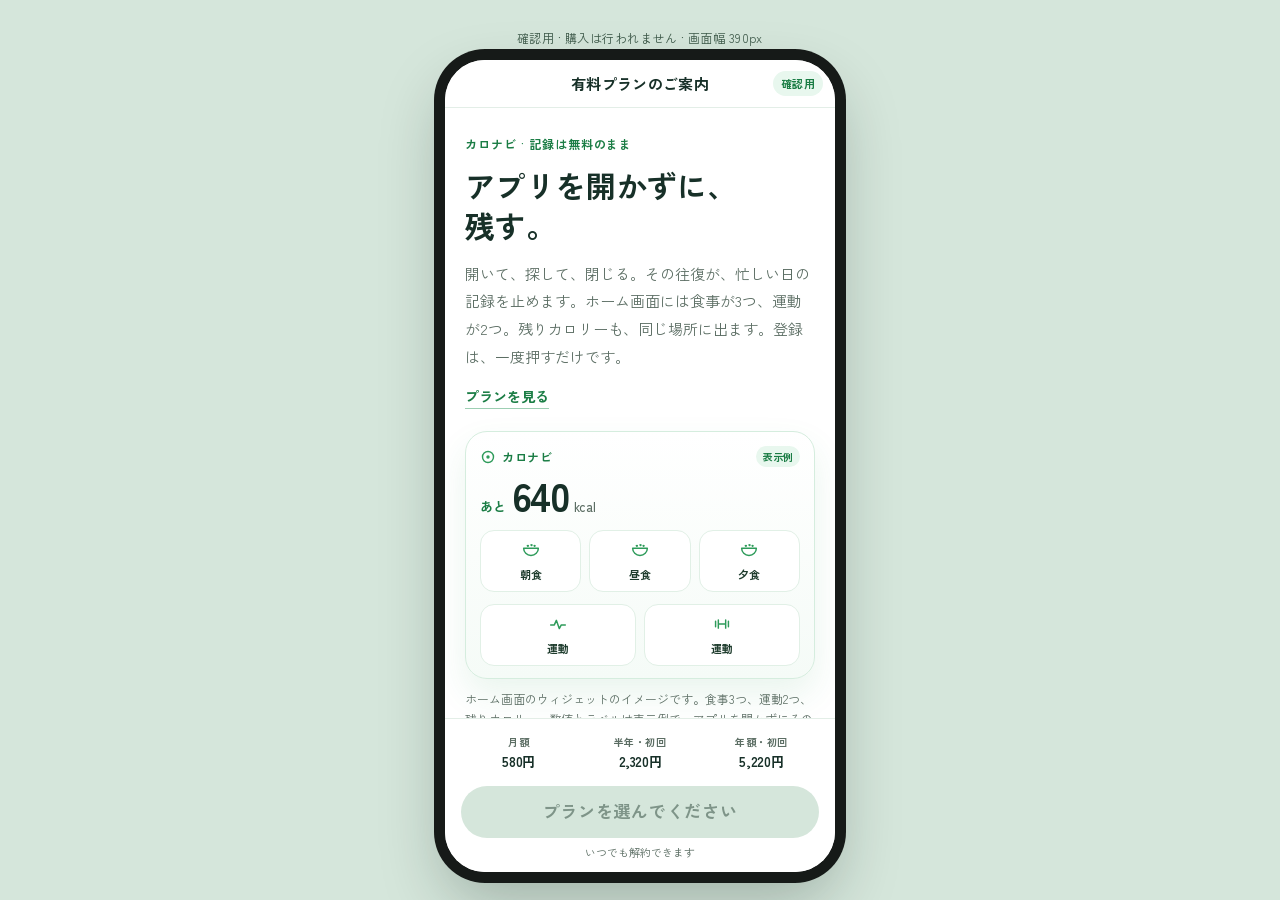
==== plus/index.html @ 3dcc9a3a "Add a Calonavi paid-plan preview page. The page is a phone-width confirmation screen with three sele" ====
<!doctype html>
<html lang="ja">
  <head>
    <meta charset="utf-8" />
    <meta name="viewport" content="width=device-width, initial-scale=1, viewport-fit=cover" />
    <title>有料プランのご案内｜カロナビ（確認用）</title>
    <meta
      name="description"
      content="カロナビの有料プラン確認用画面です。月額・半年・年額から選びます。このページでは購入も登録も行われません。"
    />
    <meta name="robots" content="noindex, nofollow" />
    <meta name="theme-color" content="#ffffff" />
    <meta name="color-scheme" content="light" />
    <meta name="format-detection" content="telephone=no" />
    <link rel="icon" href="favicon.svg" type="image/svg+xml" />
    <link rel="preconnect" href="https://fonts.googleapis.com" />
    <link rel="preconnect" href="https://fonts.gstatic.com" crossorigin />
    <link
      href="https://fonts.googleapis.com/css2?family=Zen+Kaku+Gothic+New:wght@400;500;700&display=swap"
      rel="stylesheet"
    />
    <link rel="stylesheet" href="plus.css" />
  </head>
  <body>
    <div class="stage">
      <p class="stage-note">確認用 · 購入は行われません · 画面幅 390px</p>
      <div class="phone" id="phone">
        <header class="topbar">
          <p class="topbar-title">有料プランのご案内</p>
          <p class="topbar-tag">確認用</p>
        </header>
        <div class="scroll" id="scroll">
          <noscript>
            <p class="noscript">
              プランの選択には JavaScript が必要です。金額はこのページに書いてあります。購入は行われません。
            </p>
          </noscript>
          <section class="hero">
            <p class="kicker">カロナビ · 記録は無料のまま</p>
            <h1>アプリを開かずに、<br />残す。</h1>
            <p class="lead">
              開いて、探して、閉じる。その往復が、忙しい日の記録を止めます。ホーム画面には食事が3つ、運動が2つ。残りカロリーも、同じ場所に出ます。登録は、一度押すだけです。
            </p>
            <a class="jump" href="#plans" data-jump>プランを見る</a>
            <figure class="widget-wrap">
              <div class="widget" aria-hidden="true">
                <div class="widget-top">
                  <span class="widget-brand">
                    <svg viewBox="0 0 16 16">
                      <circle cx="8" cy="8" r="5.5" fill="none" stroke="#2E9B5A" stroke-width="1.4" />
                      <circle cx="8" cy="8" r="1.7" fill="#2E9B5A" />
                    </svg>
                    カロナビ
                  </span>
                  <span class="widget-tag">表示例</span>
                </div>
                <p class="widget-remain"><span>あと</span><strong>640</strong><em>kcal</em></p>
                <div class="chips chips-3">
                  <span>
                    <svg viewBox="0 0 24 24">
                      <path d="M4 10h16c0 4.4-3.4 8-8 8s-8-3.6-8-8z" />
                      <path d="M8 7.2c.5 1 .9 1 1.1 0M12 6.4c.5 1 .9 1 1.1 0M15.4 7.2c.4.9.8.9 1 0" />
                    </svg>
                    朝食
                  </span>
                  <span>
                    <svg viewBox="0 0 24 24">
                      <path d="M4 10h16c0 4.4-3.4 8-8 8s-8-3.6-8-8z" />
                      <path d="M8 7.2c.5 1 .9 1 1.1 0M12 6.4c.5 1 .9 1 1.1 0M15.4 7.2c.4.9.8.9 1 0" />
                    </svg>
                    昼食
                  </span>
                  <span>
                    <svg viewBox="0 0 24 24">
                      <path d="M4 10h16c0 4.4-3.4 8-8 8s-8-3.6-8-8z" />
                      <path d="M8 7.2c.5 1 .9 1 1.1 0M12 6.4c.5 1 .9 1 1.1 0M15.4 7.2c.4.9.8.9 1 0" />
                    </svg>
                    夕食
                  </span>
                </div>
                <div class="chips chips-2">
                  <span>
                    <svg viewBox="0 0 24 24">
                      <path d="M4 13h4l2.2-5 3.2 9 2.2-4H20" />
                    </svg>
                    運動
                  </span>
                  <span>
                    <svg viewBox="0 0 24 24">
                      <path d="M5 9v6M8 7.5v9M16 7.5v9M19 9v6M8 12h8" />
                    </svg>
                    運動
                  </span>
                </div>
              </div>
              <figcaption>
                ホーム画面のウィジェットのイメージです。食事3つ、運動2つ、残りカロリー。数値とラベルは表示例で、アプリを開かずにその欄から登録できます。
              </figcaption>
            </figure>
          </section>

          <section class="band">
            <h2>毎日、ここで時間が溶けます。</h2>
            <ol class="friction">
              <li>
                <b>01</b>
                <div>
                  <h3>昼に、食品の名前を探している。</h3>
                  <p>アプリを開いたまま、数分が過ぎることがあります。検索が、食事より長くなる日です。</p>
                </div>
              </li>
              <li>
                <b>02</b>
                <div>
                  <h3>同じ朝を、また一から入れている。</h3>
                  <p>昨日とほぼ同じでも、候補が残っていなければ、同じ手数です。</p>
                </div>
              </li>
              <li>
                <b>03</b>
                <div>
                  <h3>手がふさがって、あとで書こうとする。</h3>
                  <p>夜には、何をどれだけ食べたかが、ぼやけています。</p>
                </div>
              </li>
            </ol>
            <p class="closer">
              有料で短くするのは、この手数です。体重がどう変わるかは、この画面では扱いません。
            </p>
          </section>

          <section class="block">
            <h2>手間が減るのは、ここです。</h2>
            <div class="panel">
              <article class="feat">
                <div class="feat-icon" aria-hidden="true">
                  <svg viewBox="0 0 24 24">
                    <rect x="7" y="3" width="10" height="18" rx="2" />
                    <path d="M9.2 7.5h5.6M9.2 11h5.6M9.2 14.5h3.4" />
                  </svg>
                </div>
                <div>
                  <h3>開かずに、押す。</h3>
                  <p>
                    ウィジェットに、食事が3つ、運動が2つ並びます。残りカロリーも出ます。アプリを起動しなくても、その欄から登録できます。
                  </p>
                </div>
              </article>
              <article class="feat">
                <div class="feat-icon" aria-hidden="true">
                  <svg viewBox="0 0 24 24">
                    <rect x="6" y="8" width="13" height="11" rx="2" />
                    <path d="M8 6.2h10.5M9.5 4.2h8" />
                  </svg>
                </div>
                <div>
                  <h3>いつもの一式を、残しておく。</h3>
                  <p>
                    テンプレートは、無料では4件までです。有料では、件数の上限はありません。繰り返し食べるものを、必要なだけ置いておけます。
                  </p>
                </div>
              </article>
              <article class="feat">
                <div class="feat-icon" aria-hidden="true">
                  <svg viewBox="0 0 24 24">
                    <rect x="9" y="3.5" width="6" height="10" rx="3" />
                    <path d="M7 11a5 5 0 0 0 10 0M12 16v3.2M9 19.2h6" />
                  </svg>
                </div>
                <div>
                  <h3>話しながら、残す。</h3>
                  <p>
                    食事と運動は、Siriから登録できます。手が濡れているときや、歩いているときに、画面を開く前に残せます。
                  </p>
                </div>
              </article>
              <article class="feat">
                <div class="feat-icon" aria-hidden="true">
                  <svg viewBox="0 0 24 24">
                    <path d="M7 4.5h7.2L18 8.2V20H7z" />
                    <path d="M14 4.5V8.2H18M9.2 12.2h6M9.2 15.4h4" />
                  </svg>
                </div>
                <div>
                  <h3>その1回だけ、メモを添える。</h3>
                  <p>
                    毎回の定番にはしない。それでも、今日の記録には一言残しておきたい。その1回だけのメモです。
                  </p>
                </div>
              </article>
              <article class="feat">
                <div class="feat-icon" aria-hidden="true">
                  <svg viewBox="0 0 24 24">
                    <rect x="4" y="5" width="16" height="15" rx="2" />
                    <path d="M4 9.5h16M8 3.5v3.5M16 3.5v3.5" />
                    <circle cx="8" cy="14.2" r="0.9" fill="#2E9B5A" stroke="none" />
                    <circle cx="12" cy="14.2" r="0.9" fill="#2E9B5A" stroke="none" />
                    <circle cx="16" cy="14.2" r="0.9" fill="#2E9B5A" stroke="none" />
                  </svg>
                </div>
                <div>
                  <h3>この3日で食べたものから、足す。</h3>
                  <p>
                    直近3日の食品が、追加の候補に残ります。同じものを、一から検索しなくて済みます。
                  </p>
                </div>
              </article>
            </div>
          </section>

          <section class="band">
            <h2>無料と、有料。</h2>
            <p class="section-lead">
              無料のまま、記録と公開食品の検索ができます。テンプレートは4件までです。有料は、その先の手数を減らします。
            </p>
            <div class="cmp-wrap">
              <table class="cmp">
                <caption class="vh">無料と有料の違い</caption>
                <thead>
                  <tr>
                    <th scope="col">できること</th>
                    <th scope="col">無料</th>
                    <th scope="col">有料</th>
                  </tr>
                </thead>
                <tbody>
                  <tr>
                    <th scope="row">記録</th>
                    <td>できる</td>
                    <td>できる</td>
                  </tr>
                  <tr>
                    <th scope="row">公開食品の検索</th>
                    <td>できる</td>
                    <td>できる</td>
                  </tr>
                  <tr>
                    <th scope="row">テンプレート</th>
                    <td>4件まで</td>
                    <td>上限なし</td>
                  </tr>
                  <tr>
                    <th scope="row">ウィジェット</th>
                    <td class="is-no">なし</td>
                    <td>食事3・運動2</td>
                  </tr>
                  <tr>
                    <th scope="row">Siri</th>
                    <td class="is-no">なし</td>
                    <td>食事と運動</td>
                  </tr>
                  <tr>
                    <th scope="row">メモ</th>
                    <td class="is-no">なし</td>
                    <td>その1回だけ</td>
                  </tr>
                  <tr>
                    <th scope="row">直近3日の食品</th>
                    <td class="is-no">なし</td>
                    <td>そこから追加</td>
                  </tr>
                </tbody>
              </table>
            </div>
            <p class="after-table">
              ウィジェットには残りカロリーも出て、登録はアプリを開かずにワンタッチです。4件で足りているあいだは、無料のままで問題ありません。ホームから押したい、声で残したい、テンプレートを増やしたい。そう思ったときが、有料のタイミングです。
            </p>
          </section>

          <section class="block" id="plans">
            <h2>3つのうち、1つを選ぶ。</h2>
            <div class="offer">
              <p class="offer-label">金額の考え方</p>
              <p>
                基準は月580円です。半年の通常は2,900円（580円×5、1ヶ月分無料）。年額の通常は5,800円（580円×10、2ヶ月分無料）。
              </p>
              <p>
                リリースから1ヶ月以内に半年か年額を選ぶと、初回の請求だけ、もう1ヶ月分安くなります。半年の初回は2,320円（580円×4）。年額の初回は5,220円（580円×9）。月額はこの対象外です。
              </p>
              <p>
                打ち消し線は、2回目以降の金額です。この初回に限ると、1ヶ月あたりは半年のほうが低くなります。年額は、更新までの期間が長いプランです。
              </p>
            </div>
            <div class="plans" id="plan-group" role="radiogroup" aria-required="true" aria-label="有料プラン">
              <button type="button" class="plan" role="radio" aria-checked="false" data-plan="month">
                <span class="plan-check" aria-hidden="true"></span>
                <span class="plan-name">月額</span>
                <span class="plan-price">580<span class="yen">円</span></span>
                <span class="plan-was"></span>
                <span class="plan-note">毎月<br />割引なし</span>
              </button>
              <button type="button" class="plan" role="radio" aria-checked="false" data-plan="half">
                <span class="plan-check" aria-hidden="true"></span>
                <span class="plan-name">半年</span>
                <span class="plan-price">2,320<span class="yen">円</span></span>
                <span class="plan-was"><span class="vh">通常</span><s>2,900円</s></span>
                <span class="plan-note">初回<br />2ヶ月分無料</span>
              </button>
              <button type="button" class="plan" role="radio" aria-checked="false" data-plan="year">
                <span class="plan-check" aria-hidden="true"></span>
                <span class="plan-name">年額</span>
                <span class="plan-price">5,220<span class="yen">円</span></span>
                <span class="plan-was"><span class="vh">通常</span><s>5,800円</s></span>
                <span class="plan-note">初回<br />3ヶ月分無料</span>
              </button>
            </div>
            <p class="fine">
              半年・年額の「無料」は、0円で使える期間ではありません。初回から、カードの金額です。選んだカードの内訳が下に出ます。
            </p>
            <div class="detail is-empty" id="plan-detail" aria-live="polite"></div>
          </section>

          <section class="band">
            <h2>はじめる前に。</h2>
            <ul class="legal-list">
              <li>いつでも解約できます。手続きは App Store のサブスクリプションです。</li>
              <li>アプリを削除しただけでは、課金は止まりません。</li>
              <li>
                期間が終わる24時間より前に自動更新を止めると、次の請求はありません。止めたあとも、支払い済みの期間が終わるまでは使えます。
              </li>
              <li>半年と年額は、期間の終わりに通常価格で更新されます。月額は、580円のまま更新されます。</li>
              <li>返金の条件は、App Store の定めによります。</li>
              <li>
                このページのボタンは、どのプランでも購入も登録も行いません。アプリでは、この次が App Store の支払い画面です。
              </li>
              <li>金額は確認用の案です。</li>
            </ul>
            <div class="legal-links">
              <a
                class="text-link"
                href="https://naruto-aii.github.io/AYG/legal/"
                target="_blank"
                rel="noopener noreferrer"
                >プライバシー、規約、特商法</a
              >
              <a class="text-link" href="mailto:calonavi.ayg.support@gmail.com">問い合わせ</a>
            </div>
          </section>
          <div class="scroll-end"></div>
        </div>

        <footer class="dock">
          <div class="dock-prices" aria-hidden="true">
            <p data-dock="month"><span>月額</span><strong>580円</strong></p>
            <p data-dock="half"><span>半年・初回</span><strong>2,320円</strong></p>
            <p data-dock="year"><span>年額・初回</span><strong>5,220円</strong></p>
          </div>
          <button type="button" class="go" id="go" disabled>プランを選んでください</button>
          <p class="dock-note" id="dock-note">いつでも解約できます</p>
        </footer>

        <div class="modal" id="modal" hidden>
          <div
            class="modal-card"
            role="dialog"
            aria-modal="true"
            aria-labelledby="modal-title"
          >
            <p class="modal-kicker">確認用</p>
            <h2 id="modal-title">購入は、ここでは走りません。</h2>
            <p class="modal-choice" id="modal-choice"></p>
            <p class="modal-price" id="modal-price"></p>
            <p class="modal-next">
              登録も行われていません。アプリでは、この次に App Store の支払い画面が開きます。このページは、プランを選ぶところまでです。
            </p>
            <button type="button" class="modal-close" id="modal-close">閉じる</button>
          </div>
        </div>
        <p class="vh" id="live" aria-live="polite"></p>
      </div>
    </div>
    <script src="plus.js" defer></script>
  </body>
</html>
---- plus/plus.css ----
:root {
  --green: #2e9b5a;
  --green-deep: #1b7d45;
  --green-soft: #e8f7ee;
  --green-band: #f3faf6;
  --ink: #173028;
  --muted: #5c6e64;
  --line: #e3eee7;
  --was: #8d9c94;
  --paper: #ffffff;
  --stage: #d5e6db;
  --shadow: 0 16px 34px rgba(46, 155, 90, 0.1);
  color-scheme: light;
}

*,
*::before,
*::after {
  box-sizing: border-box;
}

html {
  line-break: strict;
}

html,
body {
  height: 100%;
}

body {
  margin: 0;
  min-height: 100dvh;
  display: grid;
  place-items: center;
  overflow: hidden;
  color: var(--ink);
  background: var(--stage);
  font-family: -apple-system, BlinkMacSystemFont, "Hiragino Sans", "Hiragino Kaku Gothic ProN",
    "Zen Kaku Gothic New", "Noto Sans JP", "Yu Gothic", sans-serif;
  font-size: 16px;
  line-height: 1.7;
  -webkit-font-smoothing: antialiased;
}

button,
a {
  -webkit-tap-highlight-color: transparent;
}

button {
  font: inherit;
  color: inherit;
  background: none;
  border: 0;
  padding: 0;
}

p,
h1,
h2,
h3,
figure,
ol,
ul {
  margin: 0;
}

ul,
ol {
  padding: 0;
  list-style: none;
}

a {
  color: var(--green-deep);
}

::selection {
  background: #cfead9;
}

.vh {
  position: absolute;
  width: 1px;
  height: 1px;
  padding: 0;
  margin: -1px;
  overflow: hidden;
  clip: rect(0, 0, 0, 0);
  white-space: nowrap;
  border: 0;
}

.stage {
  display: flex;
  flex-direction: column;
  align-items: center;
  gap: 12px;
  max-height: 100%;
}

.stage-note {
  margin: 0;
  color: #3e5a4a;
  font-size: 12px;
  letter-spacing: 0.04em;
}

.phone {
  position: relative;
  display: flex;
  flex-direction: column;
  width: min(390px, 100%);
  height: 100dvh;
  background: var(--paper);
  overflow: hidden;
}

.topbar {
  display: grid;
  grid-template-columns: 64px 1fr 64px;
  align-items: center;
  flex: none;
  min-height: 48px;
  padding: calc(8px + env(safe-area-inset-top)) 12px 8px;
  border-bottom: 1px solid var(--line);
  background: rgba(255, 255, 255, 0.94);
}

.topbar-title {
  grid-column: 2;
  text-align: center;
  font-size: 15px;
  font-weight: 700;
  letter-spacing: 0.02em;
}

.topbar-tag {
  justify-self: end;
  padding: 3px 8px;
  border-radius: 999px;
  background: var(--green-soft);
  color: var(--green-deep);
  font-size: 11px;
  font-weight: 700;
  letter-spacing: 0.04em;
}

.scroll {
  flex: 1;
  min-height: 0;
  overflow-y: auto;
  overscroll-behavior: contain;
  -webkit-overflow-scrolling: touch;
}

.phone.is-modal .scroll {
  overflow: hidden;
}

.hero,
.band,
.block {
  padding: 28px 20px;
}

.hero {
  padding-top: 26px;
  padding-bottom: 8px;
}

.kicker {
  color: var(--green-deep);
  font-size: 12px;
  font-weight: 700;
  letter-spacing: 0.08em;
}

h1 {
  margin-top: 10px;
  font-size: 30px;
  font-weight: 700;
  line-height: 1.35;
  letter-spacing: 0.01em;
}

.lead {
  margin-top: 14px;
  color: var(--muted);
  font-size: 15px;
  line-height: 1.85;
}

.jump {
  display: inline-flex;
  margin-top: 14px;
  color: var(--green-deep);
  font-size: 14px;
  font-weight: 700;
  text-decoration: none;
  border-bottom: 1px solid #9dcfb3;
}

.jump:focus-visible,
.plan:focus-visible,
.go:focus-visible,
.modal-close:focus-visible,
.text-link:focus-visible {
  outline: 2px solid var(--green-deep);
  outline-offset: 3px;
}

.widget-wrap {
  margin: 22px 0 18px;
}

.widget {
  padding: 14px 14px 12px;
  border: 1px solid #d5eddE;
  border-radius: 22px;
  background: linear-gradient(180deg, #ffffff 0%, #f5fbf7 100%);
  box-shadow: var(--shadow);
}

.widget-top {
  display: flex;
  align-items: center;
  justify-content: space-between;
}

.widget-brand {
  display: inline-flex;
  align-items: center;
  gap: 6px;
  color: var(--green-deep);
  font-size: 12px;
  font-weight: 700;
  letter-spacing: 0.06em;
}

.widget-brand svg {
  width: 16px;
  height: 16px;
  display: block;
}

.widget-tag {
  padding: 2px 7px;
  border-radius: 999px;
  background: var(--green-soft);
  color: var(--green-deep);
  font-size: 10px;
  font-weight: 700;
}

.widget-remain {
  display: flex;
  align-items: baseline;
  gap: 6px;
  margin-top: 8px;
}

.widget-remain span {
  font-size: 13px;
  font-weight: 700;
  color: var(--green-deep);
}

.widget-remain strong {
  font-size: 40px;
  font-weight: 700;
  letter-spacing: -0.04em;
  line-height: 1;
  font-variant-numeric: tabular-nums;
}

.widget-remain em {
  font-style: normal;
  font-size: 13px;
  font-weight: 500;
  color: var(--muted);
}

.chips {
  display: grid;
  gap: 8px;
  margin-top: 12px;
}

.chips-3 {
  grid-template-columns: repeat(3, 1fr);
}

.chips-2 {
  grid-template-columns: repeat(2, 1fr);
}

.chips span {
  display: flex;
  flex-direction: column;
  align-items: center;
  gap: 4px;
  padding: 8px 4px 7px;
  border: 1px solid #e1f0e6;
  border-radius: 14px;
  background: #fff;
  font-size: 11px;
  font-weight: 700;
  color: #1d3b2c;
}

.chips svg {
  width: 22px;
  height: 22px;
  stroke: var(--green);
  fill: none;
  stroke-width: 1.6;
  stroke-linecap: round;
  stroke-linejoin: round;
}

figcaption {
  margin-top: 10px;
  color: var(--muted);
  font-size: 12px;
  line-height: 1.65;
}

h2 {
  font-size: 22px;
  font-weight: 700;
  line-height: 1.45;
  letter-spacing: 0.01em;
}

.band {
  background: var(--green-band);
}

.friction {
  margin-top: 16px;
}

.friction li {
  display: grid;
  grid-template-columns: 36px 1fr;
  gap: 8px;
  padding: 14px 0;
}

.friction li + li {
  border-top: 1px solid #dcebe2;
}

.friction b {
  color: var(--green);
  font-size: 13px;
  font-weight: 700;
  letter-spacing: 0.04em;
}

.friction h3 {
  font-size: 16px;
  font-weight: 700;
  line-height: 1.55;
}

.friction p,
.closer,
.section-lead {
  margin-top: 4px;
  color: var(--muted);
  font-size: 14px;
  line-height: 1.8;
}

.closer {
  margin-top: 6px;
}

.panel {
  margin-top: 16px;
  padding: 4px 16px;
  border: 1px solid var(--line);
  border-radius: 20px;
  background: #fff;
}

.feat {
  display: grid;
  grid-template-columns: 40px 1fr;
  gap: 12px;
  padding: 16px 0;
}

.feat + .feat {
  border-top: 1px solid var(--line);
}

.feat-icon {
  display: grid;
  place-items: center;
  width: 40px;
  height: 40px;
  border-radius: 12px;
  background: var(--green-soft);
}

.feat-icon svg {
  width: 22px;
  height: 22px;
  stroke: var(--green);
  fill: none;
  stroke-width: 1.6;
  stroke-linecap: round;
  stroke-linejoin: round;
}

.feat h3 {
  font-size: 16px;
  font-weight: 700;
  line-height: 1.5;
}

.feat p {
  margin-top: 4px;
  color: var(--muted);
  font-size: 14px;
  line-height: 1.8;
}

.cmp-wrap {
  margin-top: 16px;
  overflow: hidden;
  border: 1px solid var(--line);
  border-radius: 18px;
  background: #fff;
}

.cmp {
  width: 100%;
  border-collapse: collapse;
  table-layout: fixed;
  font-size: 12.5px;
  line-height: 1.45;
}

.cmp th,
.cmp td {
  padding: 11px 8px;
  text-align: center;
  vertical-align: middle;
  border-bottom: 1px solid var(--line);
}

.cmp tr:last-child th,
.cmp tr:last-child td {
  border-bottom: 0;
}

.cmp thead th {
  font-size: 12px;
  font-weight: 700;
}

.cmp thead th:first-child,
.cmp th[scope="row"] {
  width: 40%;
  text-align: left;
  font-weight: 700;
  color: var(--ink);
}

.cmp thead th:nth-child(2) {
  background: #f4f6f5;
  color: #607066;
}

.cmp thead th:last-child {
  background: var(--green-deep);
  color: #fff;
}

.cmp td:nth-child(2) {
  color: #3c5146;
  font-weight: 500;
}

.cmp td.is-no {
  color: #9aa79f;
  font-weight: 500;
}

.cmp td:last-child {
  background: #f3fbf6;
  color: var(--green-deep);
  font-weight: 700;
}

.after-table {
  margin-top: 14px;
  color: var(--muted);
  font-size: 14px;
  line-height: 1.8;
}

.offer {
  margin-top: 16px;
  padding: 14px 14px 12px;
  border-radius: 16px;
  background: var(--green-soft);
}

.offer p + p {
  margin-top: 8px;
}

.offer-label {
  color: var(--green-deep);
  font-size: 12px;
  font-weight: 700;
  letter-spacing: 0.06em;
}

.offer p {
  font-size: 14px;
  line-height: 1.8;
}

.plans {
  display: grid;
  grid-template-columns: repeat(3, minmax(0, 1fr));
  gap: 8px;
  margin-top: 14px;
}

.plan {
  display: grid;
  grid-template-rows: 18px 18px 34px 16px auto;
  justify-items: center;
  align-items: center;
  gap: 3px;
  width: 100%;
  padding: 10px 4px 12px;
  border: 1.5px solid #d7e5dc;
  border-radius: 16px;
  background: #fff;
  cursor: pointer;
  touch-action: manipulation;
}

.plan.is-on {
  border-color: var(--green);
  background: #f3fbf6;
  box-shadow: inset 0 0 0 1px var(--green);
}

.plan-check {
  width: 16px;
  height: 16px;
  border: 1.5px solid #c5ddd0;
  border-radius: 50%;
}

.plan.is-on .plan-check {
  border-color: var(--green-deep);
  background: var(--green-deep)
    url("data:image/svg+xml;utf8,<svg xmlns='http://www.w3.org/2000/svg' viewBox='0 0 16 16'><path d='M3.5 8.2 6.4 11l6.1-6.2' fill='none' stroke='white' stroke-width='1.8' stroke-linecap='round' stroke-linejoin='round'/></svg>")
    center / 12px 12px no-repeat;
}

.plan-name {
  font-size: 13px;
  font-weight: 700;
  color: var(--green-deep);
}

.plan-price {
  font-size: 20px;
  font-weight: 700;
  letter-spacing: -0.04em;
  line-height: 1;
  font-variant-numeric: tabular-nums;
}

.plan-price .yen {
  margin-left: 1px;
  font-size: 11px;
  font-weight: 700;
  letter-spacing: 0;
}

.plan-was {
  min-height: 16px;
  color: var(--was);
  font-size: 11px;
  line-height: 1;
}

.plan-was s {
  text-decoration-thickness: 1px;
}

.plan-note {
  font-size: 11px;
  font-weight: 700;
  line-height: 1.35;
  text-align: center;
  color: var(--ink);
}

.fine {
  margin-top: 12px;
  color: var(--muted);
  font-size: 12.5px;
  line-height: 1.75;
}

.detail {
  margin-top: 12px;
  padding: 14px;
  border-radius: 16px;
  background: var(--green-band);
  border: 1px solid transparent;
}

.detail.is-empty {
  background: #f6f7f6;
}

.detail:not(.is-empty) {
  border-color: #d5eddE;
}

.detail p {
  font-size: 13.5px;
  line-height: 1.75;
}

.detail p + p {
  margin-top: 6px;
}

.legal-list {
  margin-top: 12px;
}

.legal-list li {
  position: relative;
  padding-left: 14px;
  color: var(--muted);
  font-size: 13px;
  line-height: 1.75;
}

.legal-list li + li {
  margin-top: 8px;
}

.legal-list li::before {
  content: "";
  position: absolute;
  left: 0;
  top: 0.7em;
  width: 6px;
  height: 6px;
  border-radius: 50%;
  background: var(--green);
}

.legal-links {
  display: flex;
  flex-wrap: wrap;
  gap: 8px 16px;
  margin-top: 16px;
  font-size: 13px;
  font-weight: 700;
}

.text-link {
  color: var(--green-deep);
}

.scroll-end {
  height: 8px;
}

.dock {
  flex: none;
  padding: 10px 16px calc(12px + env(safe-area-inset-bottom));
  border-top: 1px solid var(--line);
  background: rgba(255, 255, 255, 0.96);
}

.dock-prices {
  display: grid;
  grid-template-columns: repeat(3, minmax(0, 1fr));
  gap: 6px;
  margin-bottom: 8px;
}

.dock-prices p {
  padding: 4px 2px 5px;
  border-radius: 10px;
  text-align: center;
  color: var(--muted);
}

.dock-prices span {
  display: block;
  font-size: 10px;
  font-weight: 700;
  letter-spacing: 0.04em;
}

.dock-prices strong {
  display: block;
  margin-top: 1px;
  color: var(--ink);
  font-size: 13px;
  font-weight: 700;
  font-variant-numeric: tabular-nums;
  letter-spacing: -0.03em;
}

.dock-prices p.is-on {
  background: var(--green-soft);
  color: var(--green-deep);
}

.dock-prices p.is-on strong {
  color: var(--green-deep);
}

.go {
  display: flex;
  align-items: center;
  justify-content: center;
  width: 100%;
  height: 52px;
  border-radius: 999px;
  background: var(--green-deep);
  color: #fff;
  font-size: 17px;
  font-weight: 700;
  letter-spacing: 0.04em;
  cursor: pointer;
  touch-action: manipulation;
}

.go:disabled {
  background: #d5e6db;
  color: #7e9488;
  cursor: not-allowed;
}

.go:not(:disabled):active {
  background: #146638;
}

.dock-note {
  margin-top: 6px;
  color: var(--muted);
  font-size: 11px;
  line-height: 1.5;
  text-align: center;
}

.modal {
  position: absolute;
  inset: 0;
  z-index: 5;
  display: flex;
  align-items: flex-end;
  padding: 16px;
  background: rgba(18, 32, 24, 0.38);
}

.modal[hidden] {
  display: none;
}

.modal-card {
  width: 100%;
  padding: 22px 18px 16px;
  border-radius: 22px;
  background: #fff;
  box-shadow: 0 18px 44px rgba(0, 0, 0, 0.14);
}

.modal-kicker {
  color: var(--green-deep);
  font-size: 12px;
  font-weight: 700;
  letter-spacing: 0.08em;
}

.modal-card h2 {
  margin-top: 6px;
  font-size: 20px;
}

.modal-choice,
.modal-price,
.modal-next {
  margin-top: 10px;
  font-size: 14px;
  line-height: 1.75;
}

.modal-price {
  font-weight: 700;
}

.modal-next {
  color: var(--muted);
}

.modal-close {
  display: flex;
  align-items: center;
  justify-content: center;
  width: 100%;
  height: 48px;
  margin-top: 16px;
  border-radius: 999px;
  background: var(--green-soft);
  color: var(--green-deep);
  font-size: 16px;
  font-weight: 700;
  cursor: pointer;
}

.noscript {
  padding: 12px 20px;
  background: #fff6df;
  color: #5c4a1e;
  font-size: 13px;
}

@media (min-width: 481px) {
  body {
    padding: 24px 16px;
  }

  .phone {
    width: 390px;
    height: min(844px, calc(100dvh - 88px));
    border-radius: 40px;
    box-shadow:
      0 0 0 11px #161a18,
      0 28px 64px rgba(16, 32, 24, 0.28);
  }
}

@media (max-width: 480px) {
  body {
    display: block;
    background: #fff;
  }

  .stage {
    height: 100dvh;
  }

  .stage-note {
    display: none;
  }

  .phone {
    width: 100%;
    height: 100dvh;
    border-radius: 0;
    box-shadow: none;
  }
}

@media (prefers-reduced-motion: reduce) {
  html {
    scroll-behavior: auto;
  }
}
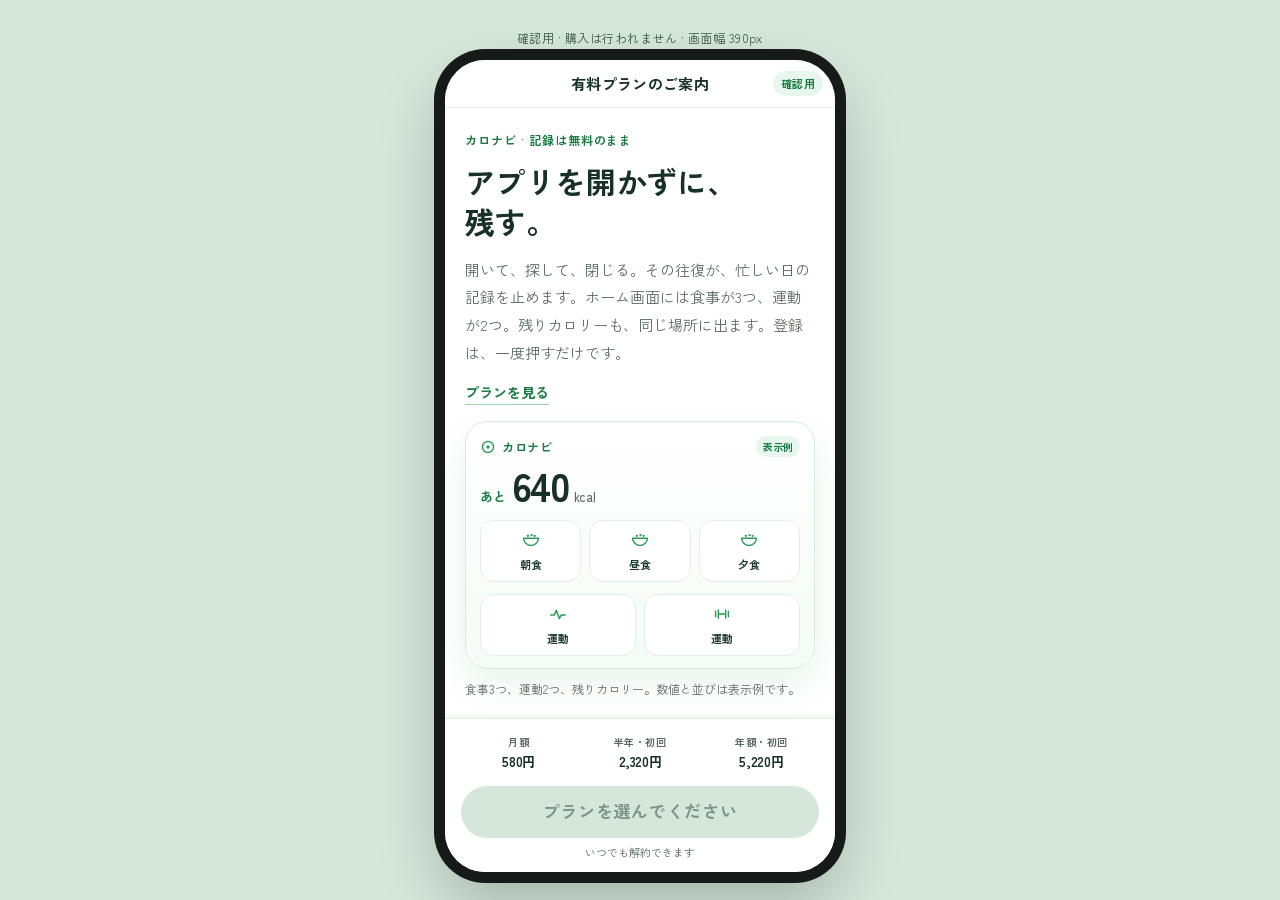
==== commit ce1e228a: "Make the paid-plan choices easier to read. Show the regular price with a clear strike, keep the capt" ====
--- a/plus/index.html
+++ b/plus/index.html
@@ -94,7 +94,7 @@
                 </div>
               </div>
               <figcaption>
-                ホーム画面のウィジェットのイメージです。食事3つ、運動2つ、残りカロリー。数値とラベルは表示例で、アプリを開かずにその欄から登録できます。
+                食事3つ、運動2つ、残りカロリー。数値と並びは表示例です。
               </figcaption>
             </figure>
           </section>
@@ -272,10 +272,10 @@
             <div class="offer">
               <p class="offer-label">金額の考え方</p>
               <p>
-                基準は月580円です。半年の通常は2,900円（580円×5、1ヶ月分無料）。年額の通常は5,800円（580円×10、2ヶ月分無料）。
+                基準は月580円です。半年の通常は2,900円（<span class="num">580円×5</span>、1ヶ月分無料）。年額の通常は5,800円（<span class="num">580円×10</span>、2ヶ月分無料）。
               </p>
               <p>
-                リリースから1ヶ月以内に半年か年額を選ぶと、初回の請求だけ、もう1ヶ月分安くなります。半年の初回は2,320円（580円×4）。年額の初回は5,220円（580円×9）。月額はこの対象外です。
+                リリースから1ヶ月以内に半年か年額を選ぶと、初回の請求だけ、もう1ヶ月分安くなります。半年の初回は2,320円（<span class="num">580円×4</span>）。年額の初回は5,220円（<span class="num">580円×9</span>）。月額はこの対象外です。
               </p>
               <p>
                 打ち消し線は、2回目以降の金額です。この初回に限ると、1ヶ月あたりは半年のほうが低くなります。年額は、更新までの期間が長いプランです。
@@ -293,14 +293,14 @@
                 <span class="plan-check" aria-hidden="true"></span>
                 <span class="plan-name">半年</span>
                 <span class="plan-price">2,320<span class="yen">円</span></span>
-                <span class="plan-was"><span class="vh">通常</span><s>2,900円</s></span>
+                <span class="plan-was"><span class="was-label">通常</span><s>2,900円</s></span>
                 <span class="plan-note">初回<br />2ヶ月分無料</span>
               </button>
               <button type="button" class="plan" role="radio" aria-checked="false" data-plan="year">
                 <span class="plan-check" aria-hidden="true"></span>
                 <span class="plan-name">年額</span>
                 <span class="plan-price">5,220<span class="yen">円</span></span>
-                <span class="plan-was"><span class="vh">通常</span><s>5,800円</s></span>
+                <span class="plan-was"><span class="was-label">通常</span><s>5,800円</s></span>
                 <span class="plan-note">初回<br />3ヶ月分無料</span>
               </button>
             </div>
@@ -313,7 +313,7 @@
           <section class="band">
             <h2>はじめる前に。</h2>
             <ul class="legal-list">
-              <li>いつでも解約できます。手続きは App Store のサブスクリプションです。</li>
+              <li>いつでも解約できます。手続きは、App Store の定期購入の設定です。</li>
               <li>アプリを削除しただけでは、課金は止まりません。</li>
               <li>
                 期間が終わる24時間より前に自動更新を止めると、次の請求はありません。止めたあとも、支払い済みの期間が終わるまでは使えます。
--- a/plus/plus.css
+++ b/plus/plus.css
@@ -137,6 +137,7 @@
 }
 
 .topbar-tag {
+  grid-column: 3;
   justify-self: end;
   padding: 3px 8px;
   border-radius: 999px;
@@ -166,8 +167,8 @@
 }
 
 .hero {
-  padding-top: 26px;
-  padding-bottom: 8px;
+  padding-top: 22px;
+  padding-bottom: 4px;
 }
 
 .kicker {
@@ -212,7 +213,7 @@
 }
 
 .widget-wrap {
-  margin: 22px 0 18px;
+  margin: 16px 0 12px;
 }
 
 .widget {
@@ -537,7 +538,7 @@
 
 .plan {
   display: grid;
-  grid-template-rows: 18px 18px 34px 16px auto;
+  grid-template-rows: 18px 18px 34px auto auto;
   justify-items: center;
   align-items: center;
   gap: 3px;
@@ -592,14 +593,25 @@
 }
 
 .plan-was {
+  display: flex;
+  align-items: center;
+  justify-content: center;
+  gap: 3px;
   min-height: 16px;
-  color: var(--was);
+  color: #66786f;
   font-size: 11px;
-  line-height: 1;
+  line-height: 1.2;
+}
+
+.was-label {
+  font-size: 10px;
+  font-weight: 700;
 }
 
 .plan-was s {
-  text-decoration-thickness: 1px;
+  text-decoration-line: line-through;
+  text-decoration-color: #5d6f66;
+  text-decoration-thickness: 2px;
 }
 
 .plan-note {
@@ -608,6 +620,10 @@
   line-height: 1.35;
   text-align: center;
   color: var(--ink);
+}
+
+.num {
+  white-space: nowrap;
 }
 
 .fine {
@@ -811,6 +827,7 @@
 
 .modal-price {
   font-weight: 700;
+  white-space: pre-line;
 }
 
 .modal-next {
